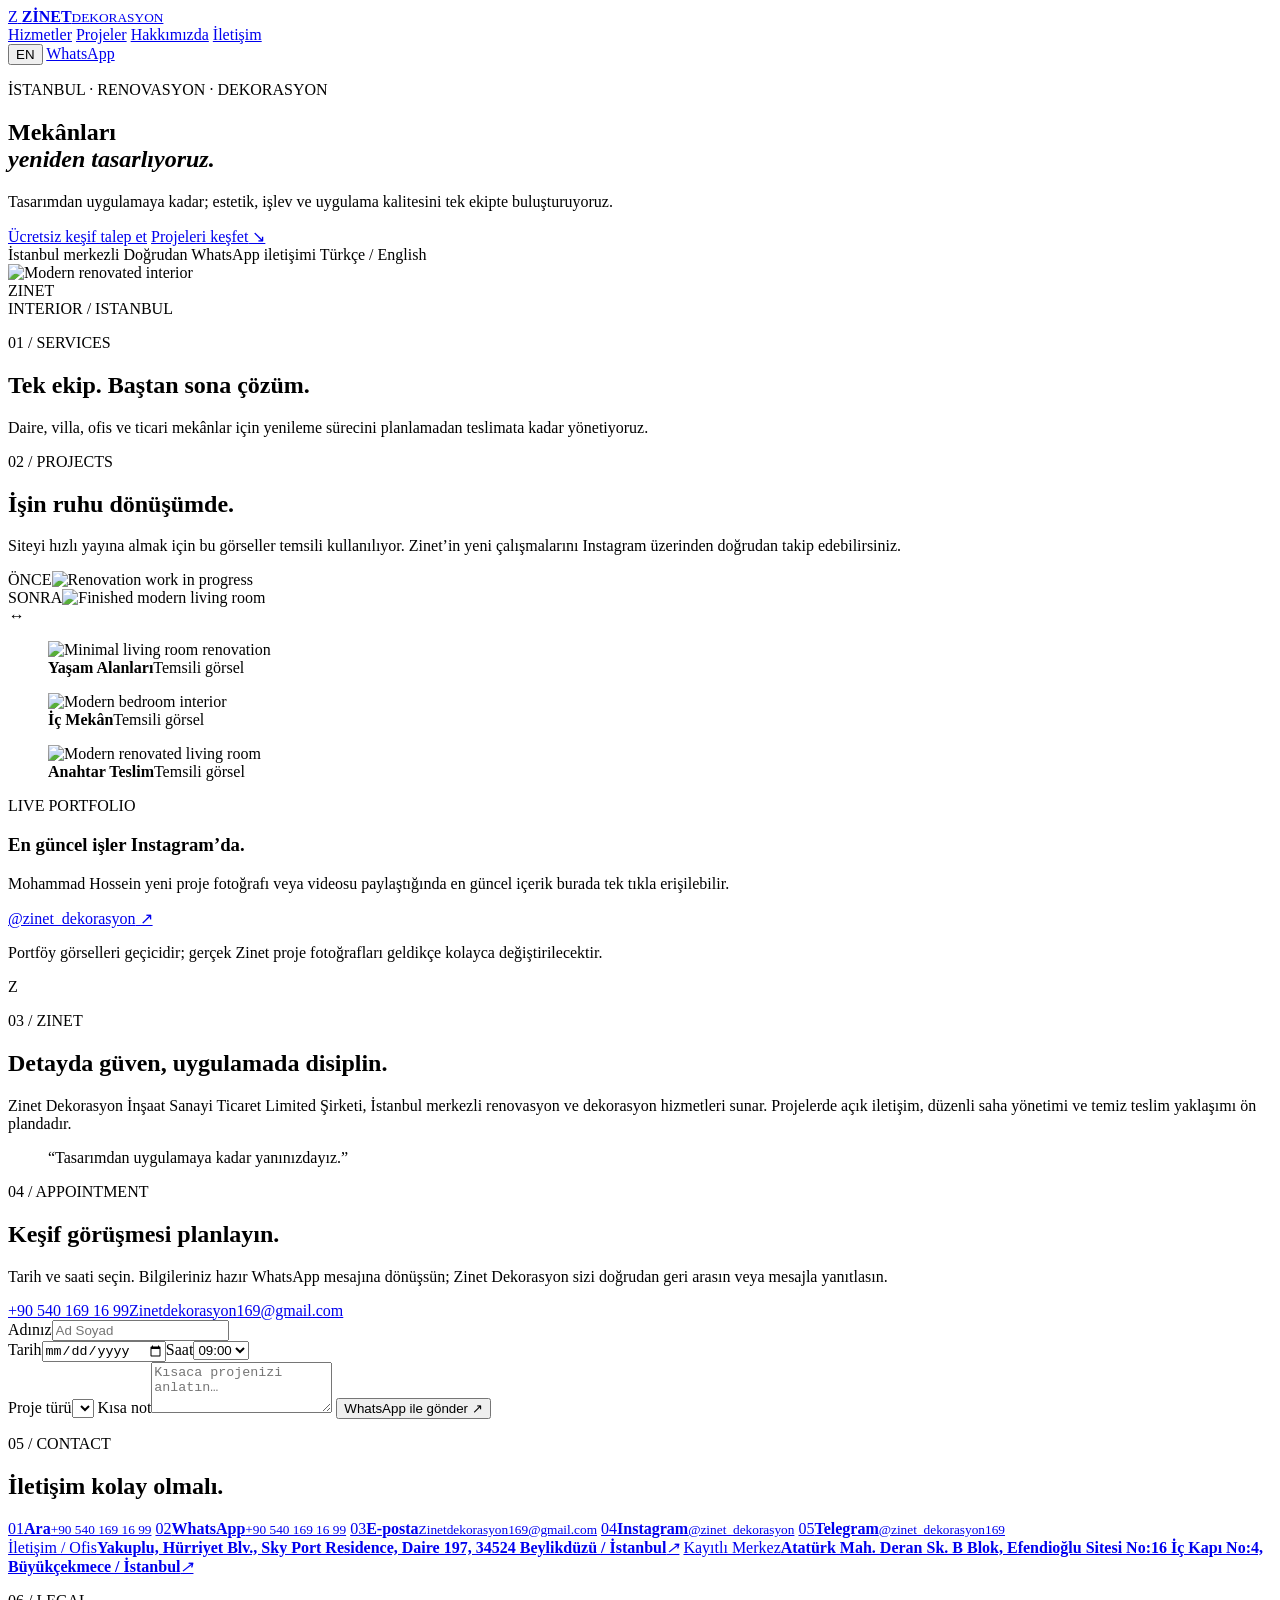
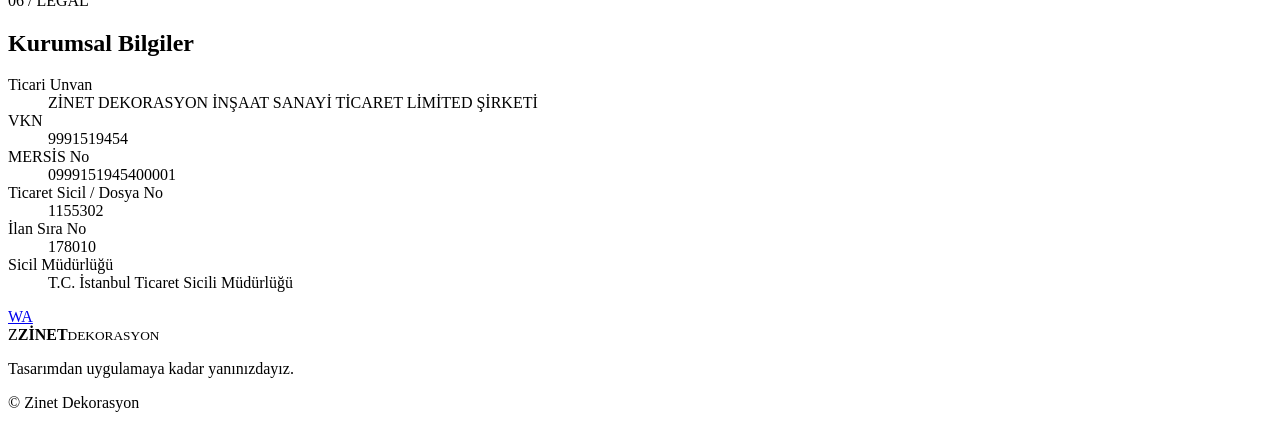
==== index.html @ 71c0f71c "feat: add production landing page" ====
<!doctype html>
<html lang="tr">
<head>
<meta charset="utf-8" />
<meta name="viewport" content="width=device-width,initial-scale=1" />
<meta name="theme-color" content="#071c44" />
<title>Zinet Dekorasyon | İstanbul Renovasyon & Dekorasyon</title>
<meta name="description" content="Zinet Dekorasyon — İstanbul’da anahtar teslim renovasyon, iç dekorasyon, mutfak-banyo yenileme, boya, elektrik ve tesisat çözümleri." />
<meta name="robots" content="index,follow,max-image-preview:large" />
<meta property="og:title" content="Zinet Dekorasyon" />
<meta property="og:description" content="Tasarımdan uygulamaya kadar yanınızdayız." />
<meta property="og:type" content="website" />
<link rel="stylesheet" href="/style.css" />
</head>
<body>
<header class="nav-shell">
  <a class="brand" href="#top" aria-label="Zinet Dekorasyon">
    <span class="brand-mark">Z</span>
    <span><b>ZİNET</b><small>DEKORASYON</small></span>
  </a>
  <nav class="desktop-nav" aria-label="Primary">
    <a href="#services" data-i18n="navServices">Hizmetler</a>
    <a href="#projects" data-i18n="navProjects">Projeler</a>
    <a href="#about" data-i18n="navAbout">Hakkımızda</a>
    <a href="#contact" data-i18n="navContact">İletişim</a>
  </nav>
  <div class="nav-actions">
    <button class="lang" id="langBtn" type="button" aria-label="Change language">EN</button>
    <a class="pill mini" href="https://wa.me/905401691699" target="_blank" rel="noopener">WhatsApp</a>
  </div>
</header>

<main>
<section class="hero" id="top">
  <div class="hero-copy">
    <p class="eyebrow" data-i18n="eyebrow">İSTANBUL · RENOVASYON · DEKORASYON</p>
    <h1><span data-i18n="titleA">Mekânları</span><br><em data-i18n="titleB">yeniden tasarlıyoruz.</em></h1>
    <p class="hero-text" data-i18n="heroText">Tasarımdan uygulamaya kadar; estetik, işlev ve uygulama kalitesini tek ekipte buluşturuyoruz.</p>
    <div class="hero-actions">
      <a class="pill" href="#appointment" data-i18n="cta">Ücretsiz keşif talep et</a>
      <a class="text-link" href="#projects"><span data-i18n="portfolio">Projeleri keşfet</span> ↘</a>
    </div>
    <div class="trust-row">
      <span data-i18n="trust1">İstanbul merkezli</span>
      <span data-i18n="trust2">Doğrudan WhatsApp iletişimi</span>
      <span data-i18n="trust3">Türkçe / English</span>
    </div>
  </div>
  <div class="hero-visual">
    <div class="architecture-card photo-card">
      <img src="https://images.unsplash.com/photo-1774716925888-190de2471de2?auto=format&fit=crop&fm=jpg&ixlib=rb-4.1.0&q=78&w=1800" alt="Modern renovated interior" loading="eager" />
      <div class="photo-overlay"></div>
      <span class="arch-label">ZINET<br>INTERIOR / ISTANBUL</span>
    </div>
  </div>
</section>

<section class="section services" id="services">
  <div class="section-head"><p class="section-index">01 / SERVICES</p><div><h2 data-i18n="servicesTitle">Tek ekip. Baştan sona çözüm.</h2><p data-i18n="servicesText">Daire, villa, ofis ve ticari mekânlar için yenileme sürecini planlamadan teslimata kadar yönetiyoruz.</p></div></div>
  <div class="services-grid" id="servicesGrid"></div>
</section>

<section class="section projects" id="projects">
  <div class="section-head"><p class="section-index">02 / PROJECTS</p><div><h2 data-i18n="projectTitle">İşin ruhu dönüşümde.</h2><p data-i18n="projectText">Siteyi hızlı yayına almak için bu görseller temsili kullanılıyor. Zinet’in yeni çalışmalarını Instagram üzerinden doğrudan takip edebilirsiniz.</p></div></div>
  <div class="project-stage photo-compare">
    <div class="project-half before"><span data-i18n="before">ÖNCE</span><img src="https://images.unsplash.com/photo-1768321902156-9358b5373d0a?auto=format&fit=crop&fm=jpg&ixlib=rb-4.1.0&q=75&w=1500" alt="Renovation work in progress" loading="lazy"></div>
    <div class="project-half after"><span data-i18n="after">SONRA</span><img src="https://images.unsplash.com/photo-1765766638330-a180e8a5a990?auto=format&fit=crop&fm=jpg&ixlib=rb-4.1.0&q=75&w=1500" alt="Finished modern living room" loading="lazy"></div>
    <div class="divider"><i>↔</i></div>
  </div>
  <div class="gallery-grid">
    <figure><img src="https://images.unsplash.com/photo-1774716925888-190de2471de2?auto=format&fit=crop&fm=jpg&ixlib=rb-4.1.0&q=75&w=1400" alt="Minimal living room renovation" loading="lazy"><figcaption><b data-i18n="g1">Yaşam Alanları</b><span data-i18n="sample">Temsili görsel</span></figcaption></figure>
    <figure><img src="https://images.unsplash.com/photo-1779785689520-bf24ef13aa71?auto=format&fit=crop&fm=jpg&ixlib=rb-4.1.0&q=75&w=1400" alt="Modern bedroom interior" loading="lazy"><figcaption><b data-i18n="g2">İç Mekân</b><span data-i18n="sample">Temsili görsel</span></figcaption></figure>
    <figure><img src="https://images.unsplash.com/photo-1765766638330-a180e8a5a990?auto=format&fit=crop&fm=jpg&ixlib=rb-4.1.0&q=75&w=1400" alt="Modern renovated living room" loading="lazy"><figcaption><b data-i18n="g3">Anahtar Teslim</b><span data-i18n="sample">Temsili görsel</span></figcaption></figure>
  </div>
  <div class="instagram-live">
    <div><span class="live-dot"></span><p class="section-index">LIVE PORTFOLIO</p><h3 data-i18n="instaTitle">En güncel işler Instagram’da.</h3><p data-i18n="instaText">Mohammad Hossein yeni proje fotoğrafı veya videosu paylaştığında en güncel içerik burada tek tıkla erişilebilir.</p></div>
    <a class="pill inverse" href="https://www.instagram.com/zinet_dekorasyon" target="_blank" rel="noopener"><span>@zinet_dekorasyon</span> ↗</a>
  </div>
  <p class="photo-note" data-i18n="photoNote">Portföy görselleri geçicidir; gerçek Zinet proje fotoğrafları geldikçe kolayca değiştirilecektir.</p>
</section>

<section class="section about" id="about">
  <div class="about-number">Z</div>
  <div class="about-copy"><p class="section-index">03 / ZINET</p><h2 data-i18n="aboutTitle">Detayda güven, uygulamada disiplin.</h2><p data-i18n="aboutText">Zinet Dekorasyon İnşaat Sanayi Ticaret Limited Şirketi, İstanbul merkezli renovasyon ve dekorasyon hizmetleri sunar. Projelerde açık iletişim, düzenli saha yönetimi ve temiz teslim yaklaşımı ön plandadır.</p><blockquote>“Tasarımdan uygulamaya kadar yanınızdayız.”</blockquote></div>
</section>

<section class="section appointment" id="appointment">
  <div class="appointment-copy"><p class="section-index">04 / APPOINTMENT</p><h2 data-i18n="appointmentTitle">Keşif görüşmesi planlayın.</h2><p data-i18n="appointmentText">Tarih ve saati seçin. Bilgileriniz hazır WhatsApp mesajına dönüşsün; Zinet Dekorasyon sizi doğrudan geri arasın veya mesajla yanıtlasın.</p><div class="quick-contact"><a href="tel:+905401691699">+90 540 169 16 99</a><a href="mailto:Zinetdekorasyon169@gmail.com">Zinetdekorasyon169@gmail.com</a></div></div>
  <form class="booking-card" id="bookingForm">
    <label><span data-i18n="name">Adınız</span><input id="name" autocomplete="name" placeholder="Ad Soyad" required></label>
    <div class="two"><label><span data-i18n="date">Tarih</span><input id="date" type="date" required></label><label><span data-i18n="time">Saat</span><select id="time"><option>09:00</option><option>10:00</option><option>11:00</option><option>12:00</option><option>14:00</option><option>15:00</option><option>16:00</option><option>17:00</option><option>18:00</option></select></label></div>
    <label><span data-i18n="project">Proje türü</span><select id="projectType"></select></label>
    <label><span data-i18n="notes">Kısa not</span><textarea id="notes" rows="3" placeholder="Kısaca projenizi anlatın…"></textarea></label>
    <button class="pill booking-button" type="submit"><span data-i18n="send">WhatsApp ile gönder</span> ↗</button>
  </form>
</section>

<section class="section contact" id="contact">
  <div class="section-head"><p class="section-index">05 / CONTACT</p><div><h2 data-i18n="contactTitle">İletişim kolay olmalı.</h2></div></div>
  <div class="contact-grid">
    <a href="tel:+905401691699"><span>01</span><b data-i18n="call">Ara</b><small>+90 540 169 16 99</small></a>
    <a href="https://wa.me/905401691699" target="_blank" rel="noopener"><span>02</span><b>WhatsApp</b><small>+90 540 169 16 99</small></a>
    <a href="mailto:Zinetdekorasyon169@gmail.com"><span>03</span><b data-i18n="email">E-posta</b><small>Zinetdekorasyon169@gmail.com</small></a>
    <a href="https://www.instagram.com/zinet_dekorasyon" target="_blank" rel="noopener"><span>04</span><b>Instagram</b><small>@zinet_dekorasyon</small></a>
    <a href="https://t.me/zinet_dekorasyon169" target="_blank" rel="noopener"><span>05</span><b>Telegram</b><small>@zinet_dekorasyon169</small></a>
  </div>

  <div class="address-stack">
    <a class="address-row" target="_blank" rel="noopener" href="https://www.google.com/maps/search/?api=1&query=Yakuplu%20H%C3%BCrriyet%20Blv.%20Sky%20Port%20Residence%20Daire%20197%2034524%20Beylikd%C3%BCz%C3%BC%20%C4%B0stanbul"><span data-i18n="officeAddress">İletişim / Ofis</span><strong>Yakuplu, Hürriyet Blv., Sky Port Residence, Daire 197, 34524 Beylikdüzü / İstanbul</strong><i>↗</i></a>
    <a class="address-row muted-address" target="_blank" rel="noopener" href="https://www.google.com/maps/search/?api=1&query=Atat%C3%BCrk%20Mah.%20Deran%20Sk.%20B%20Blok%20Efendio%C4%9Flu%20Sitesi%20No%3A16%20%C4%B0%C3%A7%20Kap%C4%B1%20No%3A4%20B%C3%BCy%C3%BCk%C3%A7ekmece%20%C4%B0stanbul"><span data-i18n="registeredAddress">Kayıtlı Merkez</span><strong>Atatürk Mah. Deran Sk. B Blok, Efendioğlu Sitesi No:16 İç Kapı No:4, Büyükçekmece / İstanbul</strong><i>↗</i></a>
  </div>
</section>

<section class="section corporate">
  <div class="section-head"><p class="section-index">06 / LEGAL</p><div><h2 data-i18n="corp">Kurumsal Bilgiler</h2></div></div>
  <div class="corp-layout">
    <div class="corp-data"><dl>
      <div><dt data-i18n="legalName">Ticari Unvan</dt><dd>ZİNET DEKORASYON İNŞAAT SANAYİ TİCARET LİMİTED ŞİRKETİ</dd></div>
      <div><dt>VKN</dt><dd>9991519454</dd></div>
      <div><dt>MERSİS No</dt><dd>0999151945400001</dd></div>
      <div><dt data-i18n="registry">Ticaret Sicil / Dosya No</dt><dd>1155302</dd></div>
      <div><dt data-i18n="ilan">İlan Sıra No</dt><dd>178010</dd></div>
      <div><dt data-i18n="authority">Sicil Müdürlüğü</dt><dd>T.C. İstanbul Ticaret Sicili Müdürlüğü</dd></div>
    </dl></div>
  </div>
</section>
</main>

<a class="floating-wa" href="https://wa.me/905401691699" target="_blank" rel="noopener" aria-label="WhatsApp">WA</a>
<footer><div class="brand footer-brand"><span class="brand-mark">Z</span><span><b>ZİNET</b><small>DEKORASYON</small></span></div><p data-i18n="footer">Tasarımdan uygulamaya kadar yanınızdayız.</p><p>© <span id="year"></span> Zinet Dekorasyon</p></footer>
<script src="/script.js"></script>
</body>
</html>
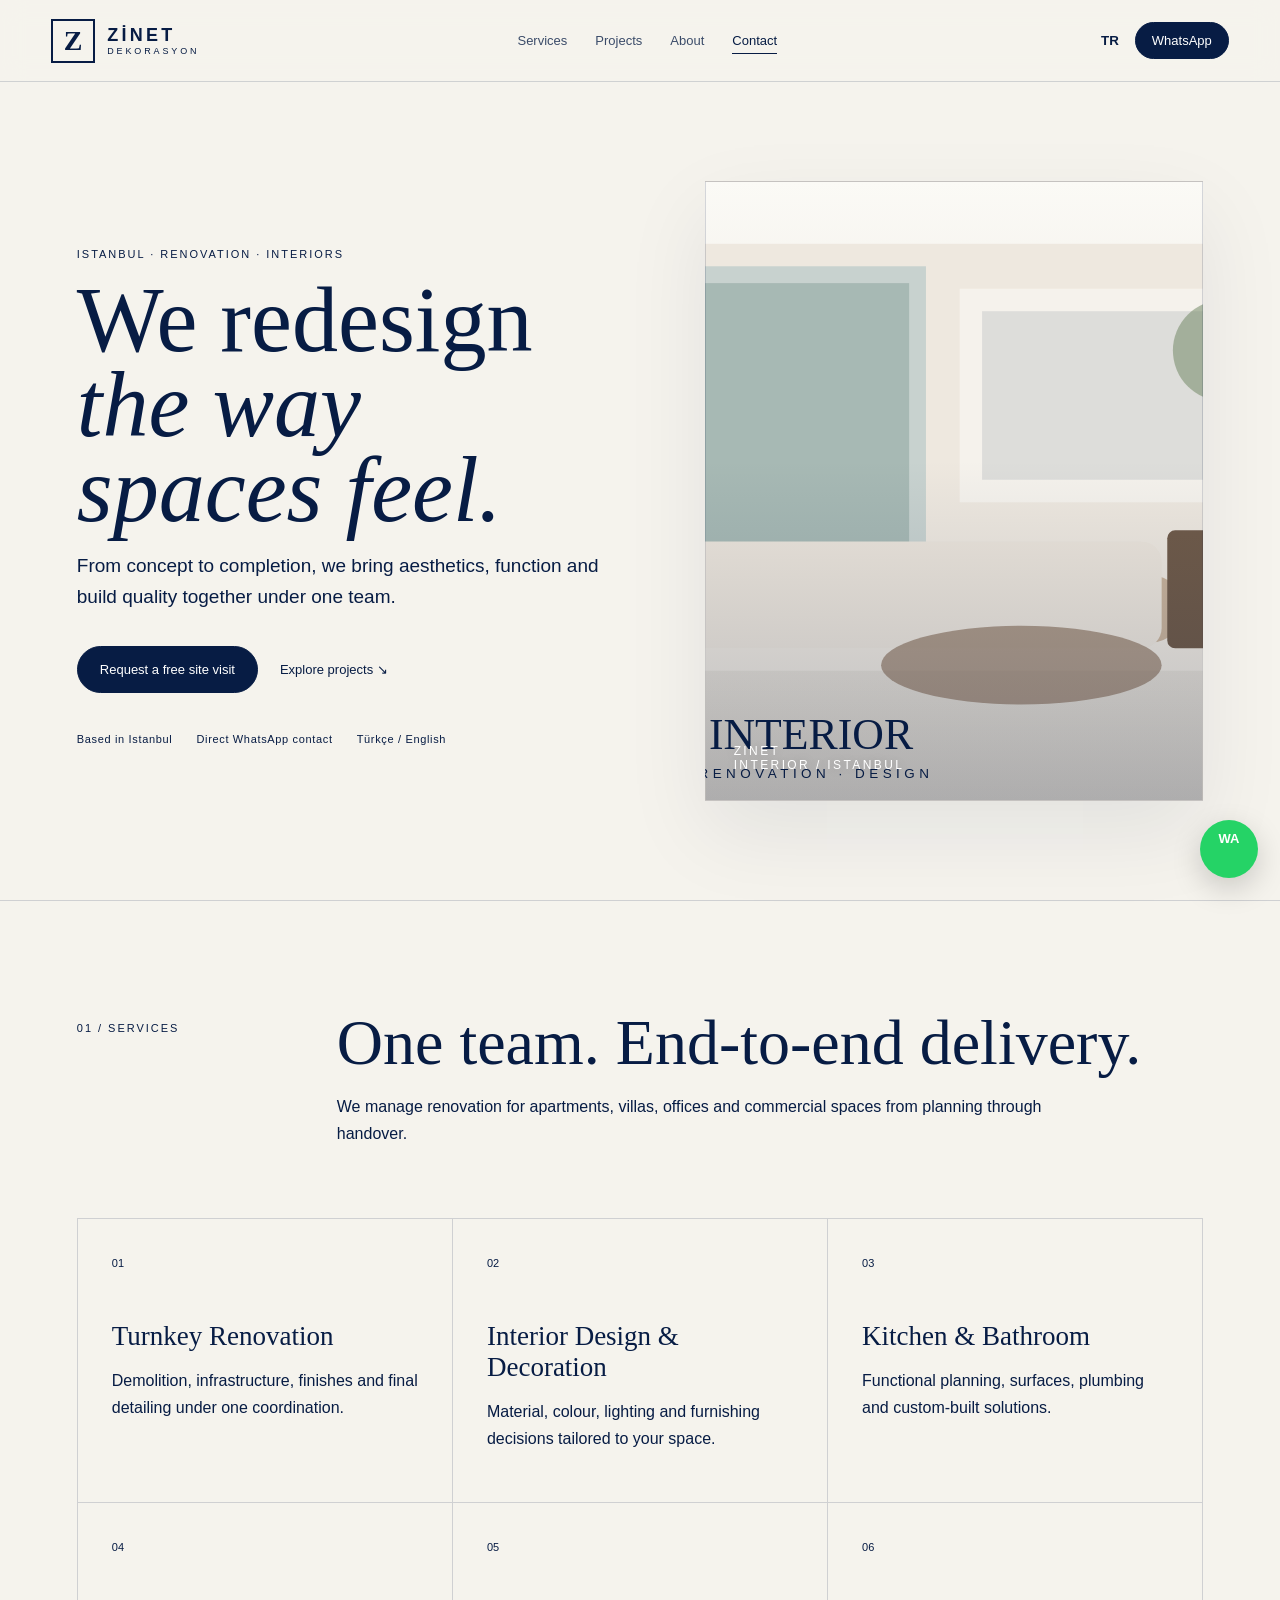
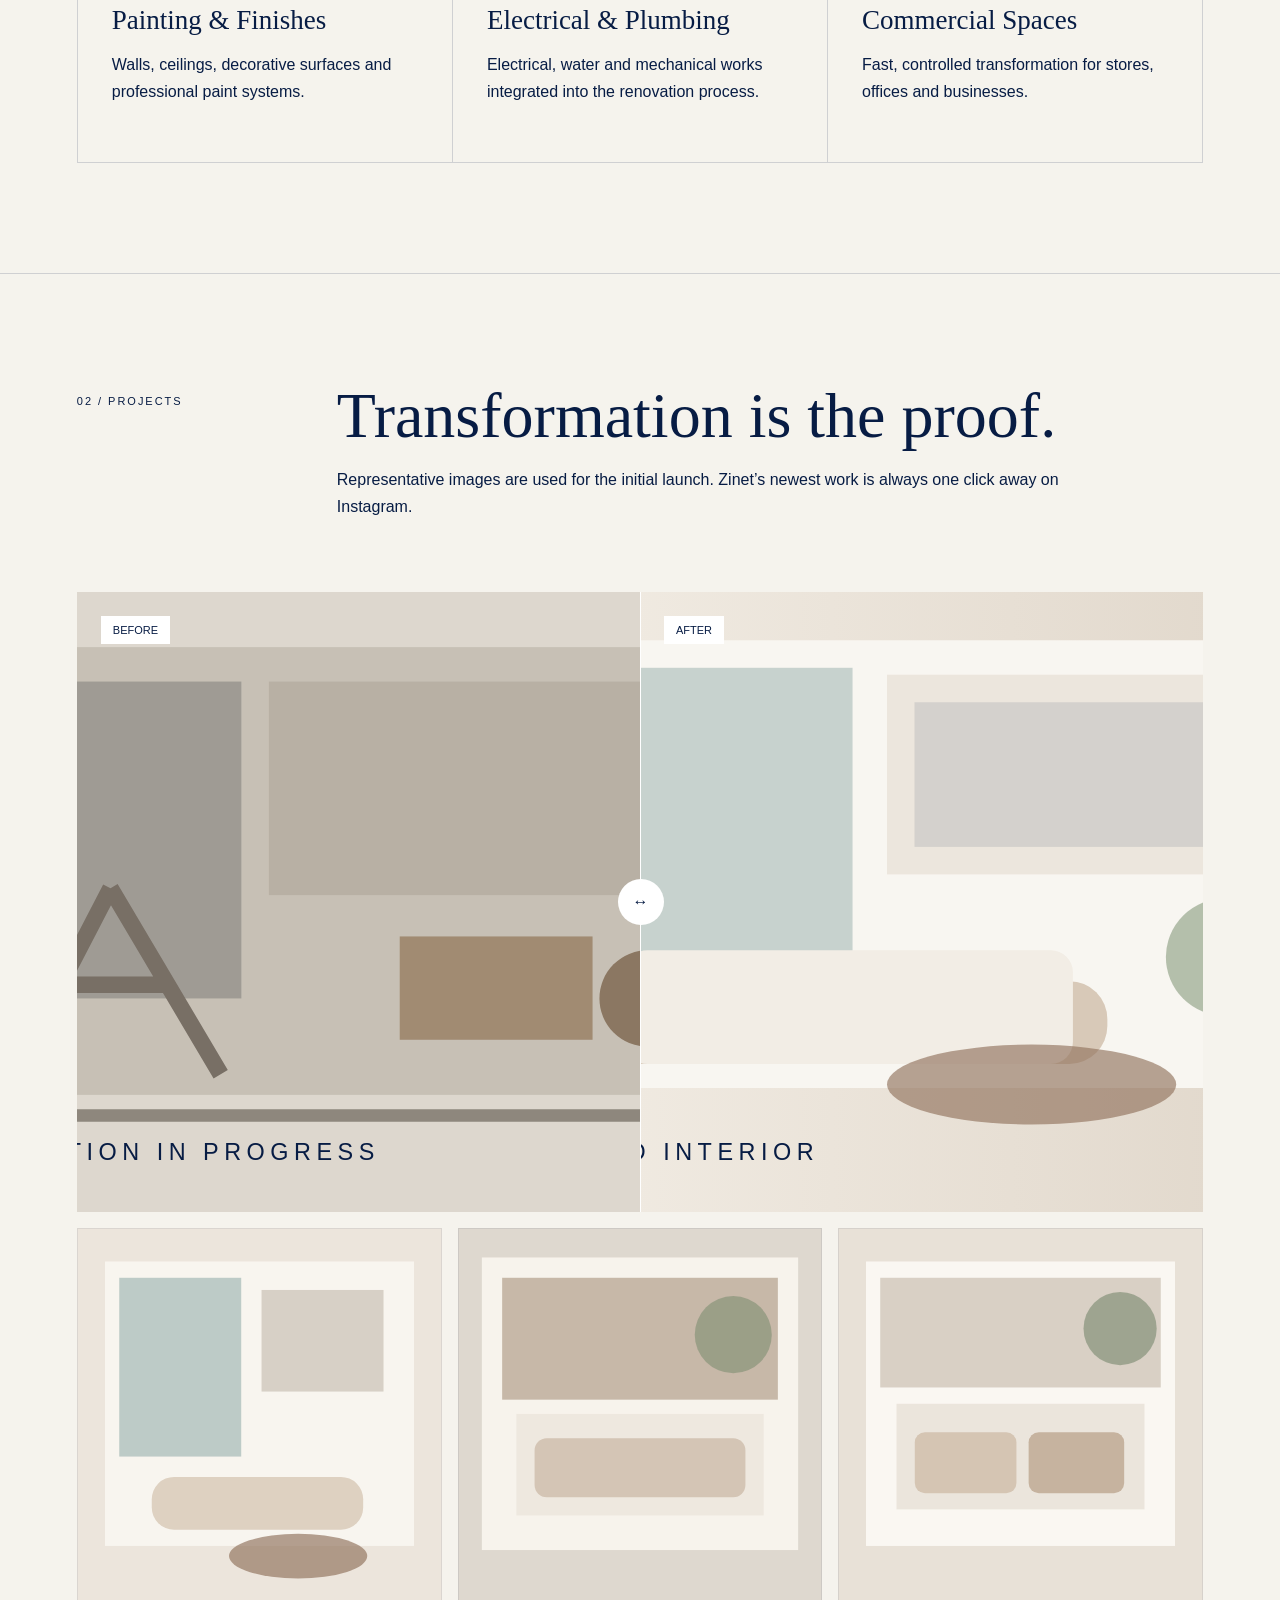
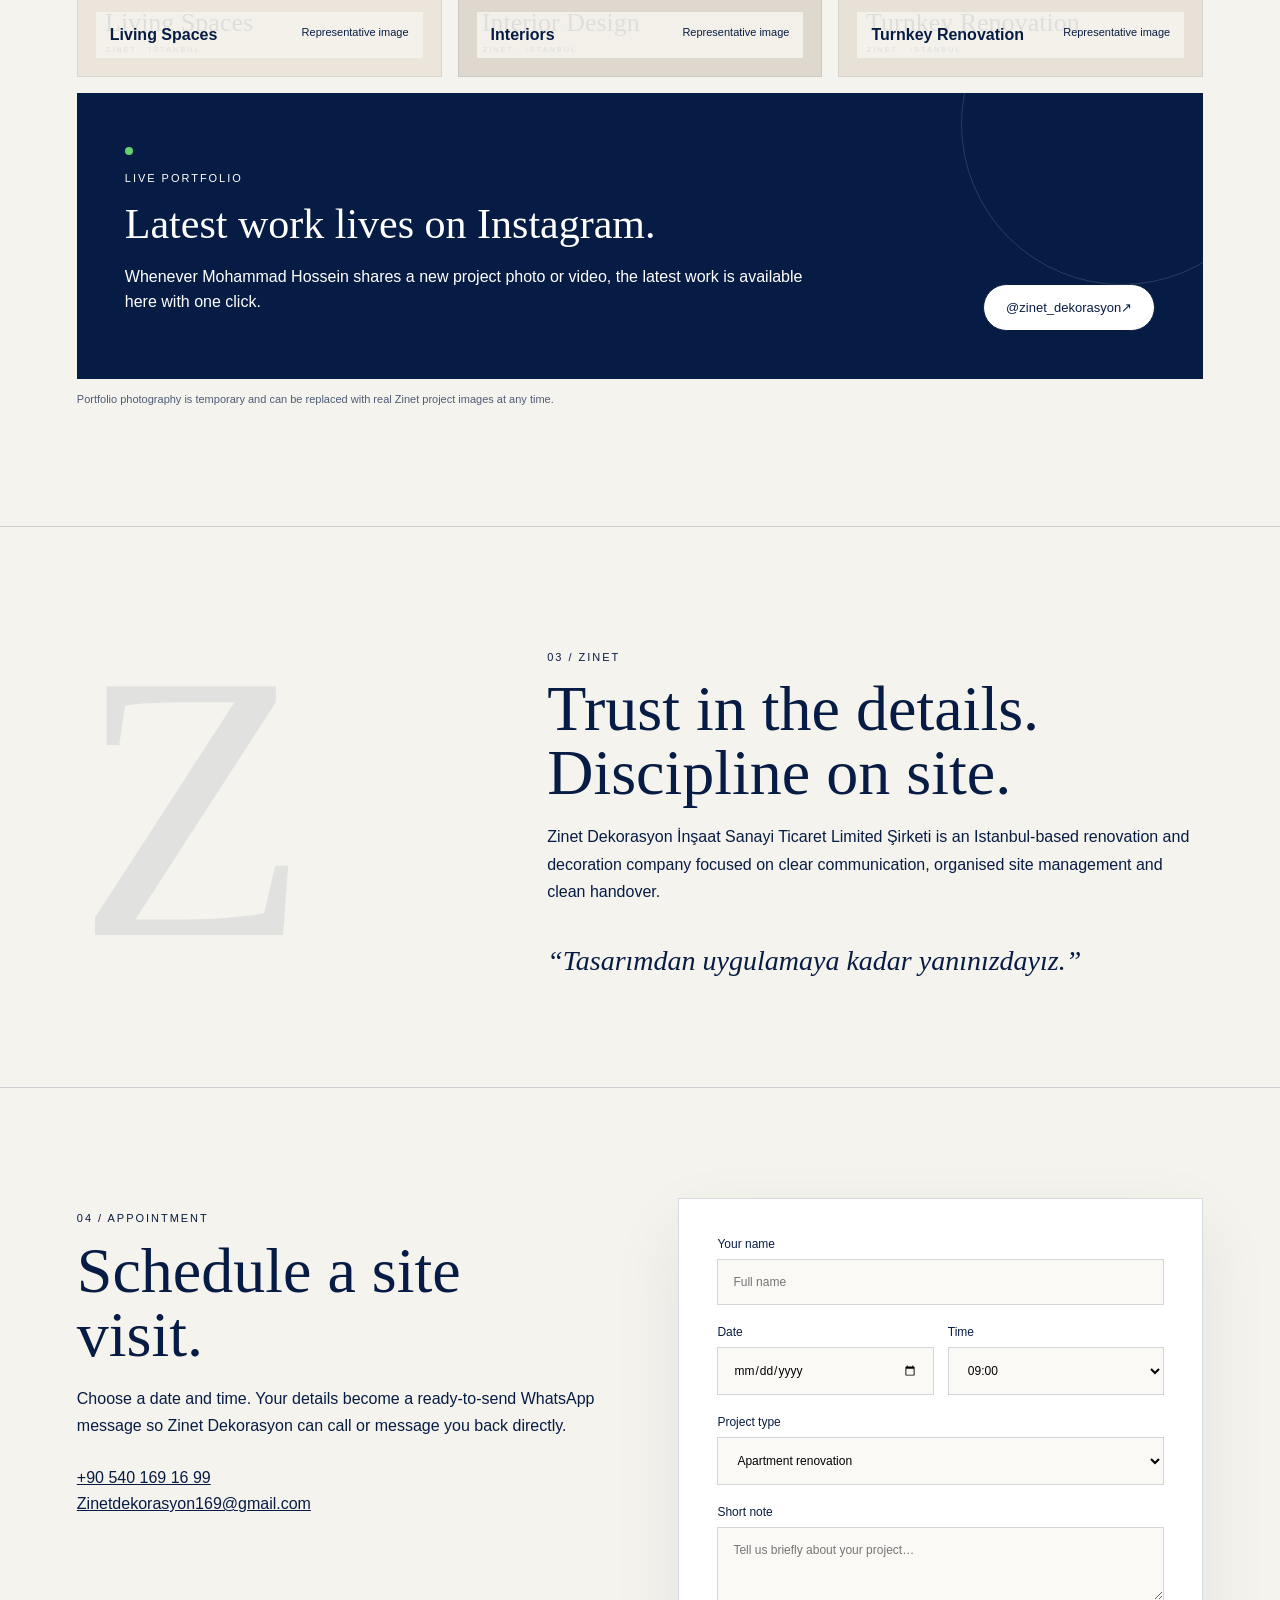
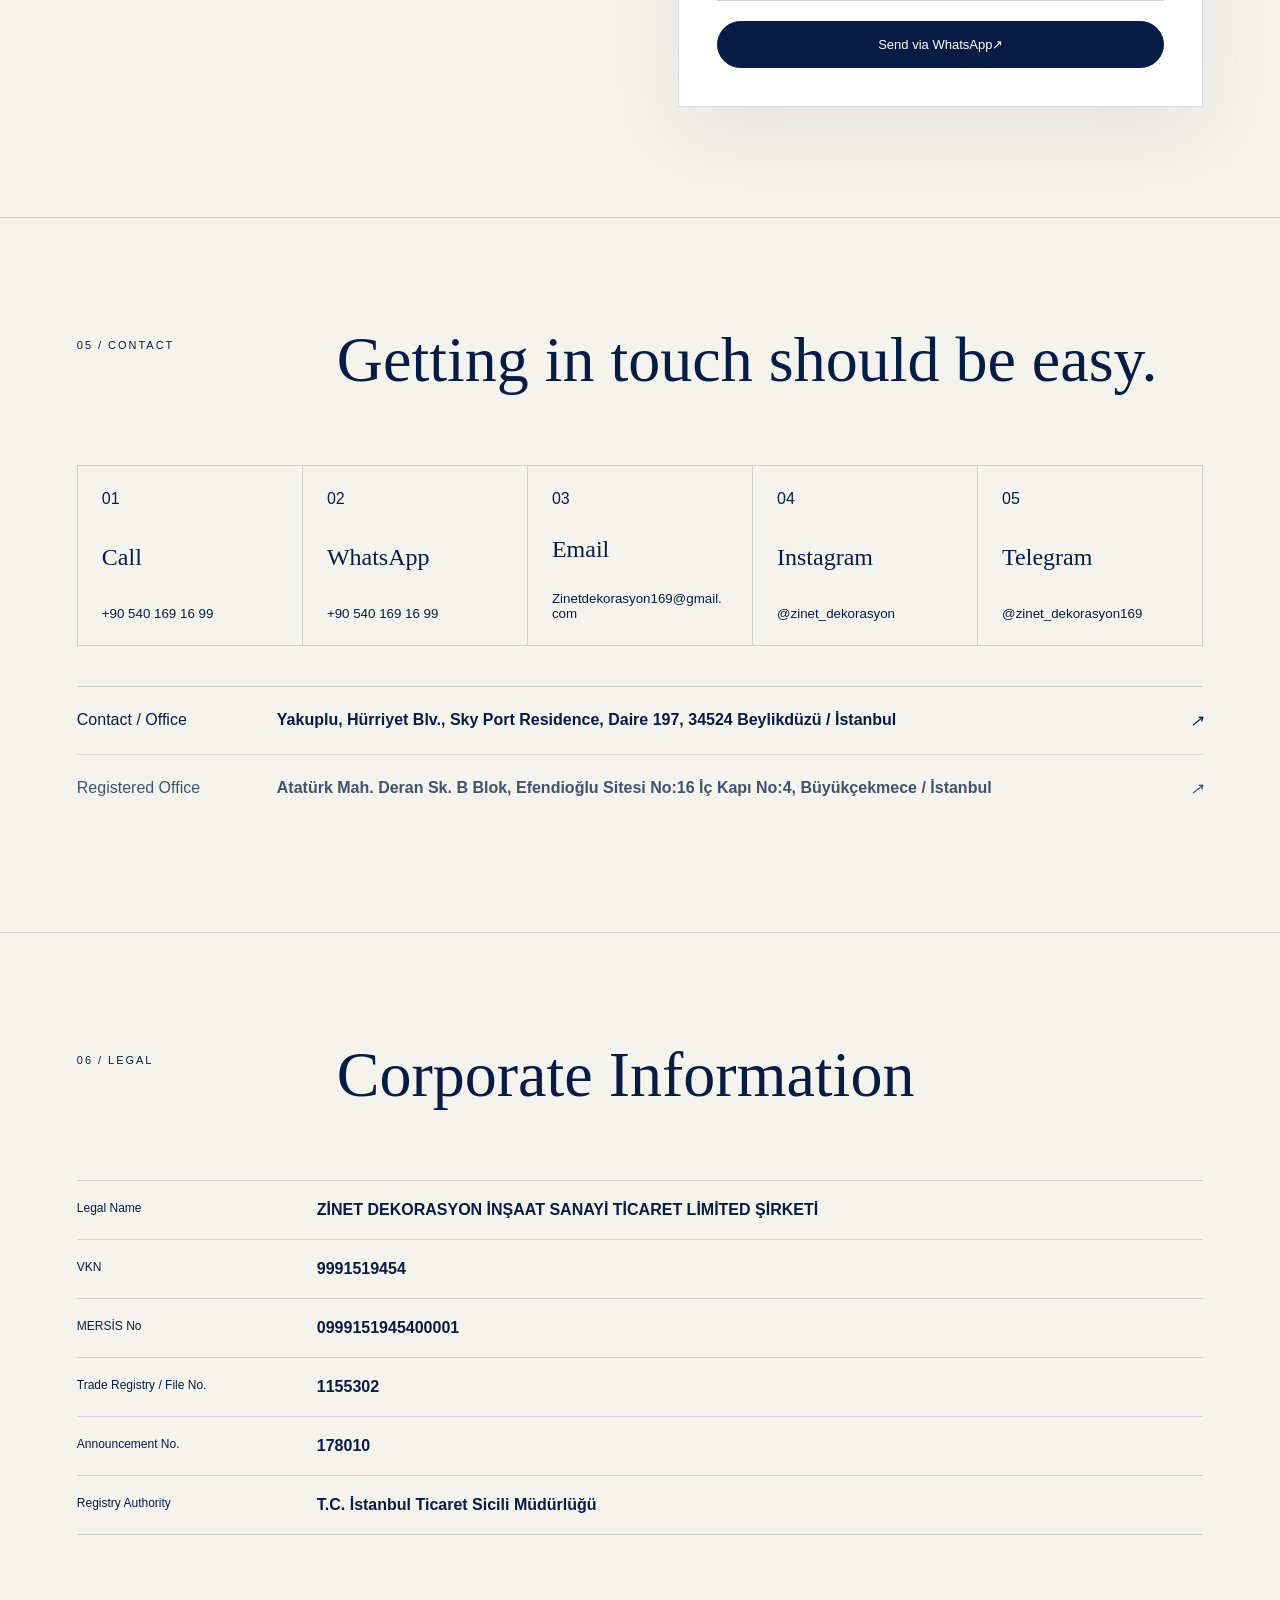
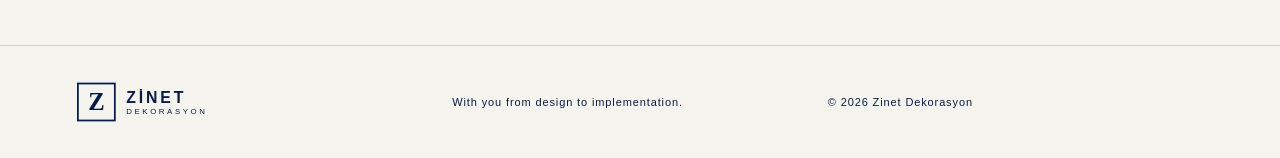
==== commit 59bc6ff0: "fix: point all portfolio imagery to local assets" ====
--- a/index.html
+++ b/index.html
@@ -48,7 +48,7 @@
   </div>
   <div class="hero-visual">
     <div class="architecture-card photo-card">
-      <img src="https://images.unsplash.com/photo-1774716925888-190de2471de2?auto=format&fit=crop&fm=jpg&ixlib=rb-4.1.0&q=78&w=1800" alt="Modern renovated interior" loading="eager" />
+      <img src="/assets/hero.svg" alt="Zinet interior concept" loading="eager" />
       <div class="photo-overlay"></div>
       <span class="arch-label">ZINET<br>INTERIOR / ISTANBUL</span>
     </div>
@@ -63,14 +63,14 @@
 <section class="section projects" id="projects">
   <div class="section-head"><p class="section-index">02 / PROJECTS</p><div><h2 data-i18n="projectTitle">İşin ruhu dönüşümde.</h2><p data-i18n="projectText">Siteyi hızlı yayına almak için bu görseller temsili kullanılıyor. Zinet’in yeni çalışmalarını Instagram üzerinden doğrudan takip edebilirsiniz.</p></div></div>
   <div class="project-stage photo-compare">
-    <div class="project-half before"><span data-i18n="before">ÖNCE</span><img src="https://images.unsplash.com/photo-1768321902156-9358b5373d0a?auto=format&fit=crop&fm=jpg&ixlib=rb-4.1.0&q=75&w=1500" alt="Renovation work in progress" loading="lazy"></div>
-    <div class="project-half after"><span data-i18n="after">SONRA</span><img src="https://images.unsplash.com/photo-1765766638330-a180e8a5a990?auto=format&fit=crop&fm=jpg&ixlib=rb-4.1.0&q=75&w=1500" alt="Finished modern living room" loading="lazy"></div>
+    <div class="project-half before"><span data-i18n="before">ÖNCE</span><img src="/assets/before.svg" alt="Renovation work in progress" loading="lazy"></div>
+    <div class="project-half after"><span data-i18n="after">SONRA</span><img src="/assets/after.svg" alt="Finished modern living room" loading="lazy"></div>
     <div class="divider"><i>↔</i></div>
   </div>
   <div class="gallery-grid">
-    <figure><img src="https://images.unsplash.com/photo-1774716925888-190de2471de2?auto=format&fit=crop&fm=jpg&ixlib=rb-4.1.0&q=75&w=1400" alt="Minimal living room renovation" loading="lazy"><figcaption><b data-i18n="g1">Yaşam Alanları</b><span data-i18n="sample">Temsili görsel</span></figcaption></figure>
-    <figure><img src="https://images.unsplash.com/photo-1779785689520-bf24ef13aa71?auto=format&fit=crop&fm=jpg&ixlib=rb-4.1.0&q=75&w=1400" alt="Modern bedroom interior" loading="lazy"><figcaption><b data-i18n="g2">İç Mekân</b><span data-i18n="sample">Temsili görsel</span></figcaption></figure>
-    <figure><img src="https://images.unsplash.com/photo-1765766638330-a180e8a5a990?auto=format&fit=crop&fm=jpg&ixlib=rb-4.1.0&q=75&w=1400" alt="Modern renovated living room" loading="lazy"><figcaption><b data-i18n="g3">Anahtar Teslim</b><span data-i18n="sample">Temsili görsel</span></figcaption></figure>
+    <figure><img src="/assets/gallery-1.svg" alt="Minimal living room renovation" loading="lazy"><figcaption><b data-i18n="g1">Yaşam Alanları</b><span data-i18n="sample">Temsili görsel</span></figcaption></figure>
+    <figure><img src="/assets/gallery-2.svg" alt="Modern bedroom interior" loading="lazy"><figcaption><b data-i18n="g2">İç Mekân</b><span data-i18n="sample">Temsili görsel</span></figcaption></figure>
+    <figure><img src="/assets/gallery-3.svg" alt="Modern renovated living room" loading="lazy"><figcaption><b data-i18n="g3">Anahtar Teslim</b><span data-i18n="sample">Temsili görsel</span></figcaption></figure>
   </div>
   <div class="instagram-live">
     <div><span class="live-dot"></span><p class="section-index">LIVE PORTFOLIO</p><h3 data-i18n="instaTitle">En güncel işler Instagram’da.</h3><p data-i18n="instaText">Mohammad Hossein yeni proje fotoğrafı veya videosu paylaştığında en güncel içerik burada tek tıkla erişilebilir.</p></div>
--- a/style.css
+++ b/style.css
@@ -0,0 +1 @@
+:root{--ink:#071c44;--paper:#f5f3ed;--soft:#e9e5dc;--line:rgba(7,28,68,.16)}*{box-sizing:border-box}html{scroll-behavior:smooth}body{margin:0;background:var(--paper);color:var(--ink);font-family:Inter,Arial,sans-serif}.nav-shell{position:sticky;top:0;z-index:20;height:82px;padding:0 4vw;display:flex;align-items:center;justify-content:space-between;background:rgba(245,243,237,.92);backdrop-filter:blur(12px);border-bottom:1px solid var(--line)}.brand{display:flex;align-items:center;gap:12px;text-decoration:none;color:inherit}.brand-mark{width:44px;height:44px;display:grid;place-items:center;border:2px solid var(--ink);font:700 28px Georgia}.brand span:last-child{display:grid}.brand b{letter-spacing:.18em;font-size:18px}.brand small{font-size:9px;letter-spacing:.32em}.desktop-nav{display:flex;gap:28px}.desktop-nav a,.text-link{color:inherit;text-decoration:none;font-size:13px}.nav-actions{display:flex;align-items:center;gap:10px}.lang{border:0;background:transparent;color:var(--ink);font-weight:700;cursor:pointer}.pill{display:inline-flex;align-items:center;justify-content:center;padding:15px 22px;border-radius:999px;background:var(--ink);color:white;text-decoration:none;border:1px solid var(--ink);font-size:13px}.pill.mini{padding:10px 16px}.pill.inverse{background:white;color:var(--ink)}.hero{min-height:calc(100vh - 82px);display:grid;grid-template-columns:1.05fr .95fr;gap:6vw;padding:8vw 6vw;align-items:center}.eyebrow,.section-index{font-size:11px;letter-spacing:.18em;text-transform:uppercase}.hero h1{font:500 clamp(58px,7.2vw,116px)/.92 Georgia,serif;margin:18px 0}.hero h1 em{font-weight:400}.hero-text{max-width:620px;font-size:19px;line-height:1.6}.hero-actions{display:flex;gap:22px;align-items:center;margin-top:34px}.trust-row{display:flex;gap:24px;flex-wrap:wrap;margin-top:40px;font-size:11px;letter-spacing:.06em}.architecture-card{position:relative;min-height:620px;border:1px solid var(--line);overflow:hidden}.architecture-card img,.gallery-grid img,.project-half img{width:100%;height:100%;object-fit:cover}.photo-overlay{position:absolute;inset:0;background:linear-gradient(180deg,transparent 50%,rgba(0,0,0,.35))}.arch-label{position:absolute;bottom:28px;left:28px;color:#fff;font-size:12px;letter-spacing:.2em}.section{padding:110px 6vw;border-top:1px solid var(--line)}.section-head{display:grid;grid-template-columns:220px 1fr;gap:40px;margin-bottom:55px}.section-head h2,.about-copy h2,.appointment-copy h2{font:500 clamp(42px,5vw,74px)/1 Georgia;margin:0 0 18px}.section-head p:last-child,.about-copy>p,.appointment-copy>p{max-width:760px;line-height:1.7}.services-grid{display:grid;grid-template-columns:repeat(3,1fr);border-top:1px solid var(--line);border-left:1px solid var(--line)}.service-card{padding:34px;min-height:260px;border-right:1px solid var(--line);border-bottom:1px solid var(--line)}.service-card span{font-size:11px}.service-card h3{font:500 27px Georgia;margin:50px 0 14px}.service-card p{line-height:1.65}.project-stage{height:620px;display:grid;grid-template-columns:1fr 1fr;position:relative}.project-half{position:relative;overflow:hidden}.project-half span{position:absolute;z-index:2;top:24px;left:24px;background:white;padding:8px 12px;font-size:11px}.divider{position:absolute;left:50%;top:0;bottom:0;width:1px;background:#fff}.divider i{position:absolute;top:50%;left:50%;transform:translate(-50%,-50%);width:46px;height:46px;border-radius:50%;background:#fff;display:grid;place-items:center;font-style:normal}.gallery-grid{display:grid;grid-template-columns:repeat(3,1fr);gap:16px;margin-top:16px}.gallery-grid figure{margin:0;min-height:420px;position:relative;overflow:hidden}.gallery-grid img{min-height:420px}.gallery-grid figcaption{position:absolute;left:18px;right:18px;bottom:18px;background:rgba(245,243,237,.9);padding:14px;display:flex;justify-content:space-between;gap:12px}.gallery-grid figcaption span{font-size:11px}.instagram-live{margin-top:16px;background:var(--ink);color:#fff;padding:48px;display:grid;grid-template-columns:1fr auto;gap:30px;align-items:end}.instagram-live h3{font:500 42px Georgia;margin:12px 0}.instagram-live p{max-width:680px;line-height:1.6}.live-dot{display:inline-block;width:8px;height:8px;border-radius:50%;background:#62d26f;margin-right:10px}.photo-note{font-size:11px;opacity:.7;margin-top:14px}.about{display:grid;grid-template-columns:.75fr 1.25fr;gap:6vw;align-items:center}.about-number{font:500 380px/.8 Georgia;opacity:.08}.about-copy blockquote{font:italic 28px Georgia;margin:40px 0 0}.appointment{display:grid;grid-template-columns:1fr 1fr;gap:6vw}.quick-contact{display:grid;gap:8px;margin-top:30px}.quick-contact a{color:inherit}.booking-card{background:#fff;padding:38px;border:1px solid var(--line);display:grid;gap:20px}.booking-card label{display:grid;gap:8px;font-size:12px}.booking-card input,.booking-card select,.booking-card textarea{width:100%;padding:15px;border:1px solid var(--line);background:#faf9f5;font:inherit}.two{display:grid;grid-template-columns:1fr 1fr;gap:14px}.booking-button{cursor:pointer}.contact-grid{display:grid;grid-template-columns:repeat(5,1fr);border-top:1px solid var(--line);border-left:1px solid var(--line)}.contact-grid a{min-height:180px;padding:24px;border-right:1px solid var(--line);border-bottom:1px solid var(--line);display:flex;flex-direction:column;justify-content:space-between;color:inherit;text-decoration:none}.contact-grid b{font:500 24px Georgia}.contact-grid small{word-break:break-word}.address-stack{margin-top:40px}.address-row{display:grid;grid-template-columns:180px 1fr auto;gap:20px;padding:24px 0;border-top:1px solid var(--line);color:inherit;text-decoration:none}.muted-address{opacity:.75}.corp-data dl{margin:0;border-top:1px solid var(--line)}.corp-data dl>div{display:grid;grid-template-columns:220px 1fr;gap:20px;padding:20px 0;border-bottom:1px solid var(--line)}.corp-data dt{font-size:12px}.corp-data dd{margin:0;font-weight:600}.floating-wa{position:fixed;right:22px;bottom:22px;z-index:30;width:58px;height:58px;border-radius:50%;display:grid;place-items:center;background:#25d366;color:#fff;text-decoration:none;font-weight:800;box-shadow:0 10px 30px rgba(0,0,0,.18)}footer{padding:34px 6vw;display:grid;grid-template-columns:1fr 1fr 1fr;align-items:center;border-top:1px solid var(--line)}footer p{margin:0;font-size:11px;letter-spacing:.08em}.footer-brand{transform:scale(.88);transform-origin:left center}@media(max-width:1050px){.contact-grid{grid-template-columns:repeat(3,1fr)}.services-grid{grid-template-columns:repeat(2,1fr)}}@media(max-width:900px){.desktop-nav{display:none}.nav-shell{height:70px;padding:0 20px}.brand-mark{width:34px;height:34px}.brand b{font-size:16px}.pill.mini{display:none}.hero{min-height:auto;grid-template-columns:1fr;padding:90px 22px 70px}.hero-visual{margin-top:20px}.architecture-card{min-height:480px}.section{padding:90px 22px}.section-head{grid-template-columns:1fr;gap:22px}.project-stage{height:520px}.about{grid-template-columns:1fr}.about-number{display:none}.appointment{grid-template-columns:1fr}.address-row{grid-template-columns:1fr auto}.address-row span{grid-column:1/-1}.gallery-grid{grid-template-columns:1fr 1fr}.gallery-grid figure:last-child{grid-column:1/-1}.instagram-live{grid-template-columns:1fr}footer{grid-template-columns:1fr;gap:24px}.footer-brand{transform:none}}@media(max-width:620px){.hero h1{font-size:52px}.hero-actions{align-items:flex-start;flex-direction:column}.services-grid{grid-template-columns:1fr}.project-stage{height:auto;grid-template-columns:1fr}.project-half{height:260px}.divider{display:none}.contact-grid{grid-template-columns:1fr}.booking-card{padding:24px}.section-head h2,.about-copy h2,.appointment-copy h2{font-size:44px}.gallery-grid{grid-template-columns:1fr}.gallery-grid figure,.gallery-grid figure:last-child{grid-column:auto;min-height:340px}.gallery-grid img{min-height:340px}.two{grid-template-columns:1fr}.instagram-live{padding:30px}.instagram-live h3{font-size:30px}}
